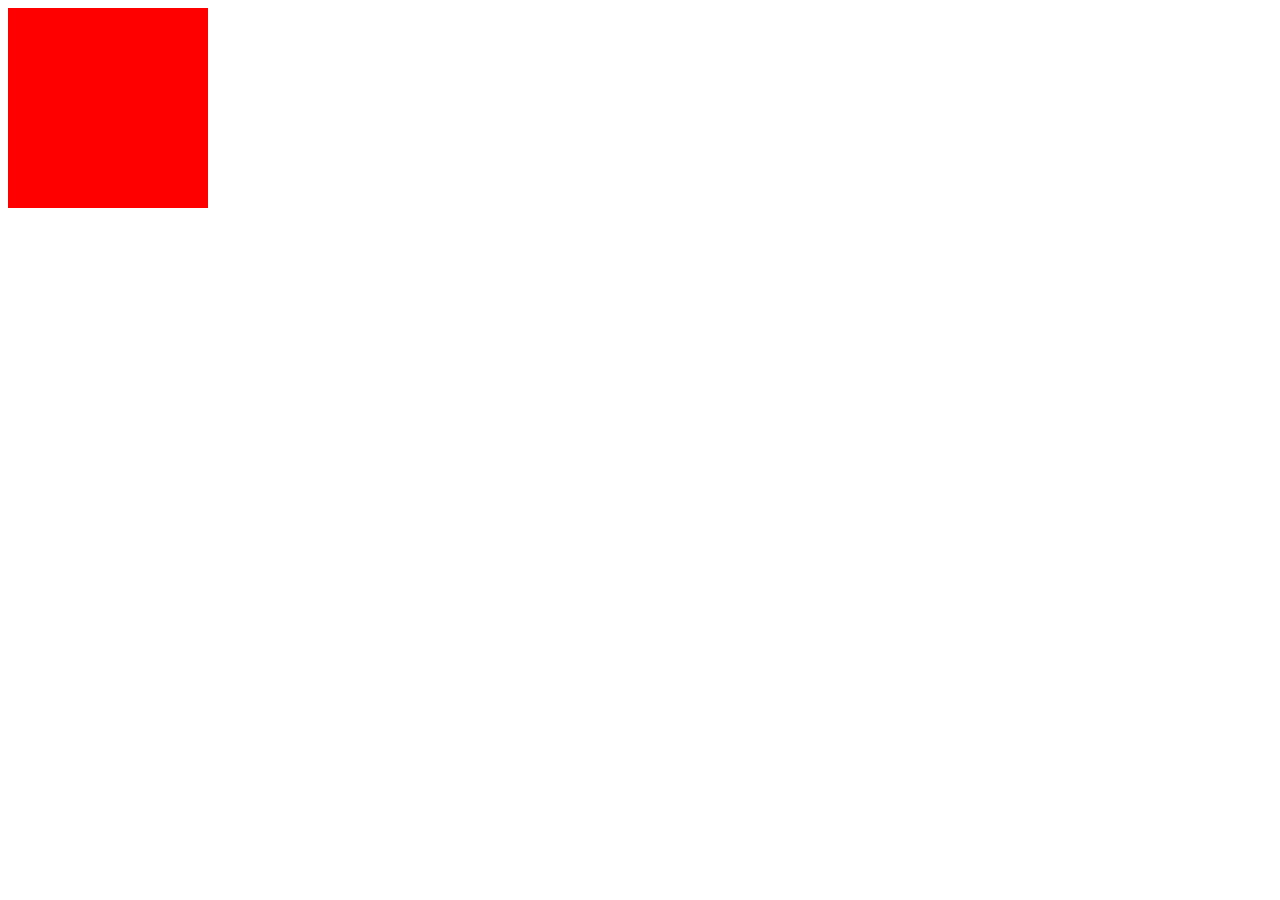
==== index.html @ 8624f568 "Add files via upload" ====
<!DOCTYPE html>
<html lang="en">
<head>
    <meta charset="UTF-8">
    <meta http-equiv="X-UA-Compatible" content="IE=edge">
    <meta name="viewport" content="width=device-width, initial-scale=1.0">
    <title>Document</title>
    <style>

        div{
            width: 200px;
            height: 200px;
            background-color: red;
            animation: myAnim 5s linear 0s infinite;
        }

        div:hover{
            animation-play-state: paused;
        }

        @keyframes myAnim{
            0%{
                width: 200px;
                background-color: red;
            }
            25%{
                width: 300px;
                background-color: blue;
            }
            50%{
                width: 400px;
                background-color: green;
            }
            75%{
                width: 300px;
                background-color: blue;
            }
            100%{
                width: 200px;
                background-color: red;
            }
        }



    </style>
</head>
<body>

    <div></div>
    
    
</body>
</html>
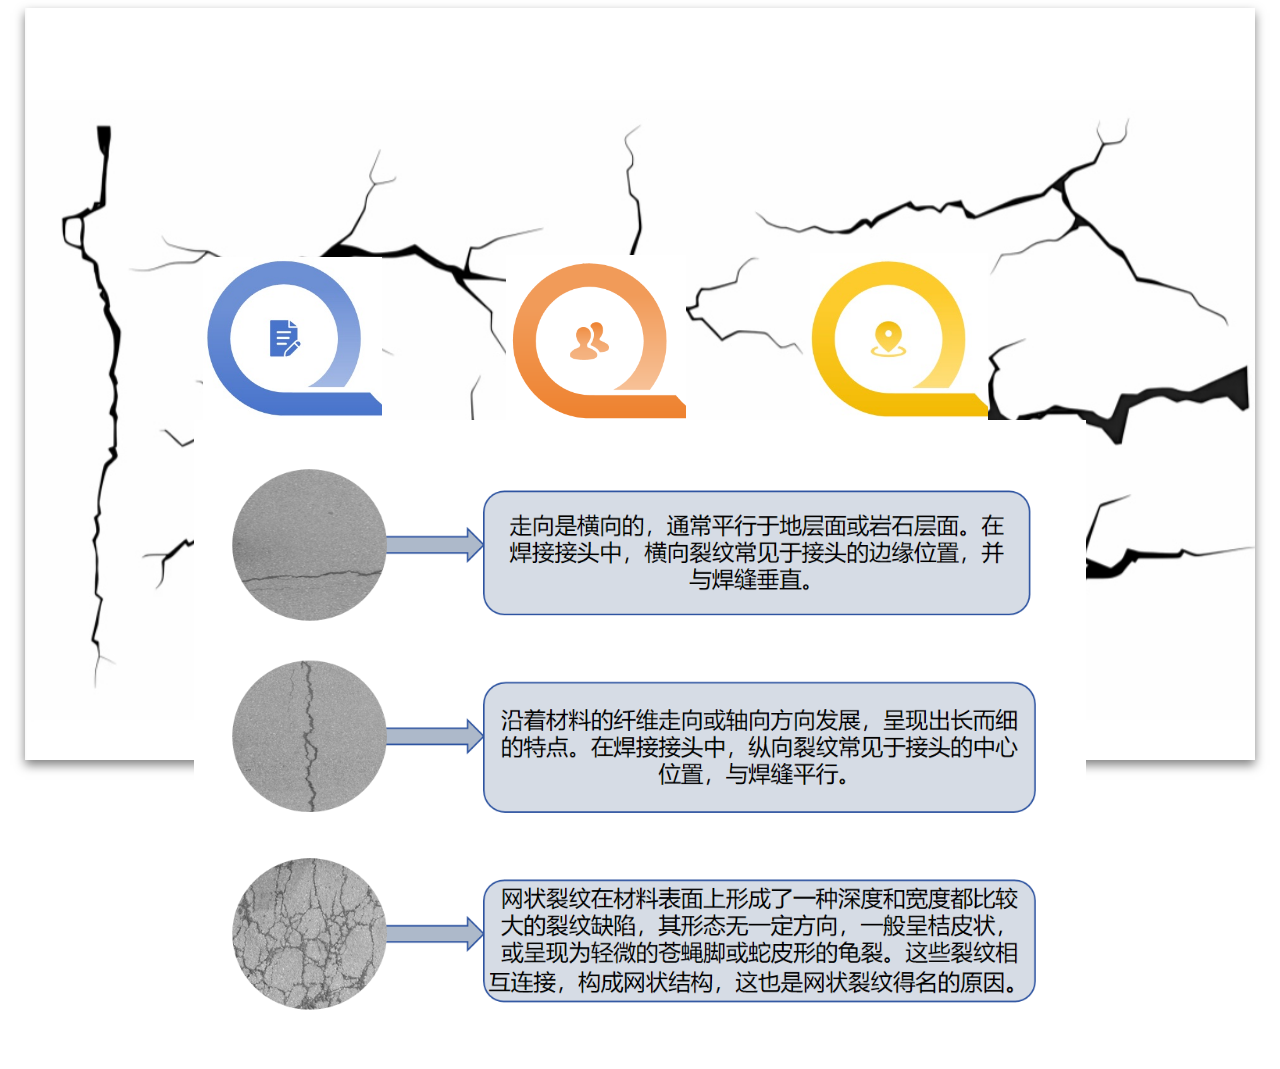
==== commit 77342b25: "Update index.html" ====
--- a/index.html
+++ b/index.html
@@ -1,54 +1,41 @@
 <!DOCTYPE html>
 <html lang="en">
+
 <head>
     <meta charset="UTF-8">
-    <meta http-equiv="X-UA-Compatible" content="IE=edge">
     <meta name="viewport" content="width=device-width, initial-scale=1.0">
     <title>Document</title>
-    <style>
+    <link rel="stylesheet" href="./css/home page.css">
+</head>
 
-        div{
-            width: 200px;
-            height: 200px;
-            background-color: red;
-            animation: myAnim 5s linear 0s infinite;
-        }
-
-        div:hover{
-            animation-play-state: paused;
-        }
-
-        @keyframes myAnim{
-            0%{
-                width: 200px;
-                background-color: red;
-            }
-            25%{
-                width: 300px;
-                background-color: blue;
-            }
-            50%{
-                width: 400px;
-                background-color: green;
-            }
-            75%{
-                width: 300px;
-                background-color: blue;
-            }
-            100%{
-                width: 200px;
-                background-color: red;
-            }
-        }
+<body>
+    <div class="all">
+        <!--首页图片展示-->
+        <div class="banner">
+            <img src="./images/banner1.jpg" alt="" class="images1">
+        </div>
+        <!--功能跳转-->
+        <div class="function_picture">
+            <table class="images_box">
+                <tr>
+                    <td class="images_li"><a href="setting.html"><img src="./images/beijingmubiao.jpg" alt=""
+                                class="images2"></td></a>
+                    <td class="images_li"><a href="application.html"><img src="./images/yingyongchangjing.png" alt=""
+                                class="images2"></td></a>
+                    <td class="images_li"><a href="desigh philosophy.html"><img src="./images/shejilinian.jpg" alt=""
+                                class="images2"></td></a>
+                </tr>
 
 
+        </div>
+        <!--裂纹介绍-->
+        <div class="crack_introduce">
+            <img src="./images/introduce_image.png" alt="" class="images3">
 
-    </style>
-</head>
-<body>
+        </div>
+    </div>
 
-    <div></div>
-    
-    
+
 </body>
-</html>+
+</html>
--- a/css/home page.css
+++ b/css/home page.css
@@ -0,0 +1,61 @@
+.all {
+    display: flex;
+    justify-content: center;
+    height: 850px;
+}
+
+.banner {
+    position: absolute;
+    display: flex;
+    justify-content: center;
+    width: 98%;
+    height: 300px;
+
+}
+
+.images1 {
+    position: absolute;
+    display: flex;
+    justify-content: center;
+    width: 98%;
+    box-shadow: 0 5px 10px rgba(0, 0, 0, .5);
+
+}
+
+/*.introduce_p {
+    position: absolute;
+    display: flex;
+    justify-content: center;
+    font-size: 15px;
+    font-weight: bold;
+    top: 210px;
+}*/
+
+.function_picture {
+    position: absolute;
+    display: flex;
+    justify-content: center;
+    top: 250px;
+    height: 150px;
+}
+
+/*.images_box {
+    width: 98%;
+}*/
+
+.images2 {
+    width: 60%;
+    margin-left: 15px;
+}
+
+.crack_introduce {
+    position: absolute;
+    display: flex;
+    justify-content: center;
+    top: 170px;
+}
+
+.images3 {
+    width: 98%;
+
+}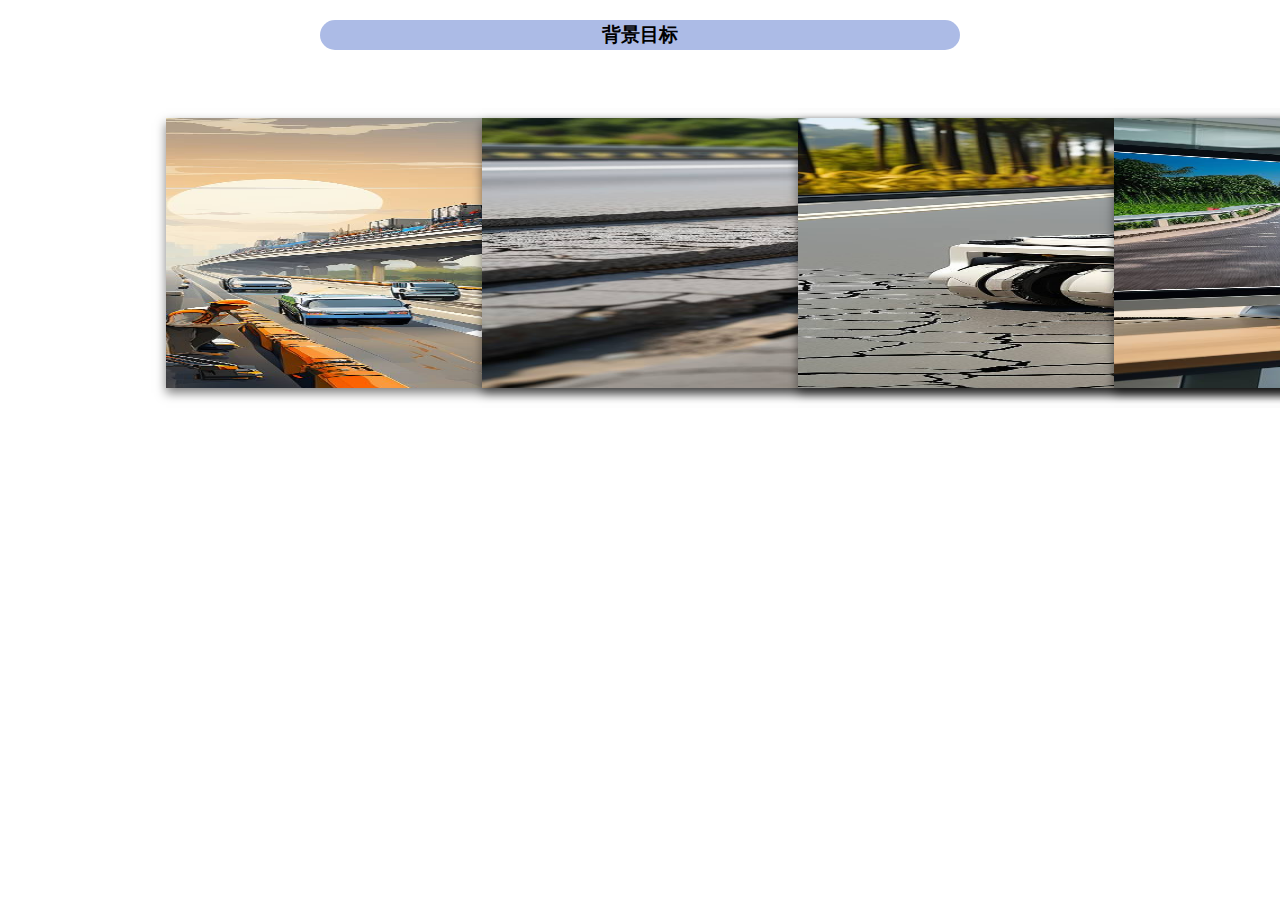
==== commit 1f0c0804: "Update index.html" ====
--- a/index.html
+++ b/index.html
@@ -5,37 +5,48 @@
     <meta charset="UTF-8">
     <meta name="viewport" content="width=device-width, initial-scale=1.0">
     <title>Document</title>
-    <link rel="stylesheet" href="./css/home page.css">
+
+    <link rel="stylesheet" href="./css/setting.css">
 </head>
 
 <body>
     <div class="all">
+        <!-- 文字部分 -->
+        <div class="text_page">
+            <h3 class="text_page_h3">背景目标</h3>
+        </div>
         <!--首页图片展示-->
         <div class="banner">
-            <img src="./images/banner1.jpg" alt="" class="images1">
+            <a href="背景1.html"><img src="images/背景介绍1.png"  alt="" class="images1"></a>
         </div>
-        <!--功能跳转-->
-        <div class="function_picture">
-            <table class="images_box">
-                <tr>
-                    <td class="images_li"><a href="setting.html"><img src="./images/beijingmubiao.jpg" alt=""
-                                class="images2"></td></a>
-                    <td class="images_li"><a href="application.html"><img src="./images/yingyongchangjing.png" alt=""
-                                class="images2"></td></a>
-                    <td class="images_li"><a href="desigh philosophy.html"><img src="./images/shejilinian.jpg" alt=""
-                                class="images2"></td></a>
-                </tr>
+        <div class="banner">
+            <a href="背景2.html"><img src="images/背景介绍2.png"  alt="" class="images1"></a>
+        </div>
+        <div class="banner">
+            <a href="背景3.html"><img src="images/背景介绍3.png"  alt="" class="images1"></a>
+        </div>
+        <div class="banner">
+            <a href="背景4.html"><img src="images/背景介绍4.png" alt="" class="images1"></a>
+        </div>
+        <!--目标介绍
 
+        <p class="function_picture_p">
+            随着国家对公路建设的大力投入，我国的公路通车总里程已经位居世界前列，这极大地促进了我国的经济建设发展。然而，随着公路的大量投运，公路的日常养护和管理已经成为制约公路运营水平提高的瓶颈。特别是路面状态采集、
+            检测维护等工作更是对传统的公路运维模式提出了挑战。<br>
+            <br>
+            路面裂缝是公路日常养护管理中最常见的路面损坏，也是影响公路状态评估和进行必要的公路维修的重要因素。 如果不能及时发现和修复这些裂缝，它们可能会进一步恶化，形成坑槽，增加养护成本，甚至对交通安全构成威胁。
+            因此，道路裂纹识别的背景目标首先在于及时发现并修复这些裂缝，以提高公路的使用寿命和安全性。 <br>
+            <br>
+            传统的公路裂缝检测主要是人工检测，这需要配置一定规模的人力、设备等资源来进行定期巡检。然而，这种方式不仅工作量大，而且存在一定的主观性和误差。随着计算机硬件设备和数字图像处理技术的发展，基于视觉的目标定
+            位及检测技术取得了不断的进步，这为道路裂纹的自动识别提供了可能。 <br>
+            <br>
+            因此，道路裂纹识别的背景目标就是利用先进的视觉检测技术和算法，实现对路面裂缝的自动、准确、快速识别。这不仅可以提高检测效率，降低人力成本，还可以避免人为误差，提高检测的准确性。同时，通过及时发现和修复裂
+            缝，可以延长公路的使用寿命，提高道路的安全性，为公众提供更加安全、舒适的出行环境。
 
-        </div>
-        <!--裂纹介绍-->
-        <div class="crack_introduce">
-            <img src="./images/introduce_image.png" alt="" class="images3">
+        </p>-->
+    </div>
 
-        </div>
     </div>
 
 
 </body>
-
-</html>
--- a/css/setting.css
+++ b/css/setting.css
@@ -0,0 +1,102 @@
+.all {
+    display: flex;
+    justify-content: center;
+    height: 750px;
+}
+
+.text_page_h3 {
+    position: absolute;
+    height: 12px;
+    width: 90%;
+    display: flex;
+    justify-content: center;
+    align-items: center;
+    border-radius: 15px;
+
+}
+
+.text_page {
+    position: absolute;
+    display: flex;
+    justify-content: center;
+    align-items: center;
+    width: 50%;
+    height: 30px;
+    top: 20px;
+    background-color: rgb(172, 187, 230);
+    border-radius: 20px;
+}
+
+.banner {
+    display: flex;
+    justify-content: center;
+    width: 97%;
+    height: 270px;
+    margin-top:110px;
+    /* 顶部外边距 */
+}
+
+.banner_01 {
+    display: flex;
+    justify-content: center;
+    width: 97%;
+    height: 270px;
+    margin-top: 110px;
+    /* 添加足够的间距以避免重叠 */
+}
+
+.banner_02 {
+    display: flex;
+    justify-content: center;
+    width: 97%;
+    height: 270px;
+    margin-top: 110px;
+    /* 添加足够的间距以避免重叠 */
+}
+
+.banner_03 {
+    display: flex;
+    justify-content: center;
+    width: 97%;
+    height: 270px;
+    margin-top: 110px;
+    /* 添加足够的间距以避免重叠 */
+}
+
+.banner_04 {
+    display: flex;
+    justify-content: center;
+    width: 97%;
+    height: 270px;
+    margin-top: 110px;
+    /* 添加足够的间距以避免重叠 */
+}
+
+
+.images1 {
+    position: absolute;
+    display: flex;
+    justify-content: center;
+    width: 90%;
+    height: 270px;
+    box-shadow: 0 5px 10px rgba(0, 0, 0, .5);
+
+}
+
+.function_picture {
+    position: absolute;
+    display: flex;
+    justify-content: center;
+    align-items: center;
+    top: 370px;
+    width: 90%;
+    height: 800px;
+    box-shadow: 0 10px 30px rgba(0, 0, 0, .5);
+}
+
+.function_picture_p {
+    width: 90%;
+    position: absolute;
+    display: flex;
+    justify-content: center;
+}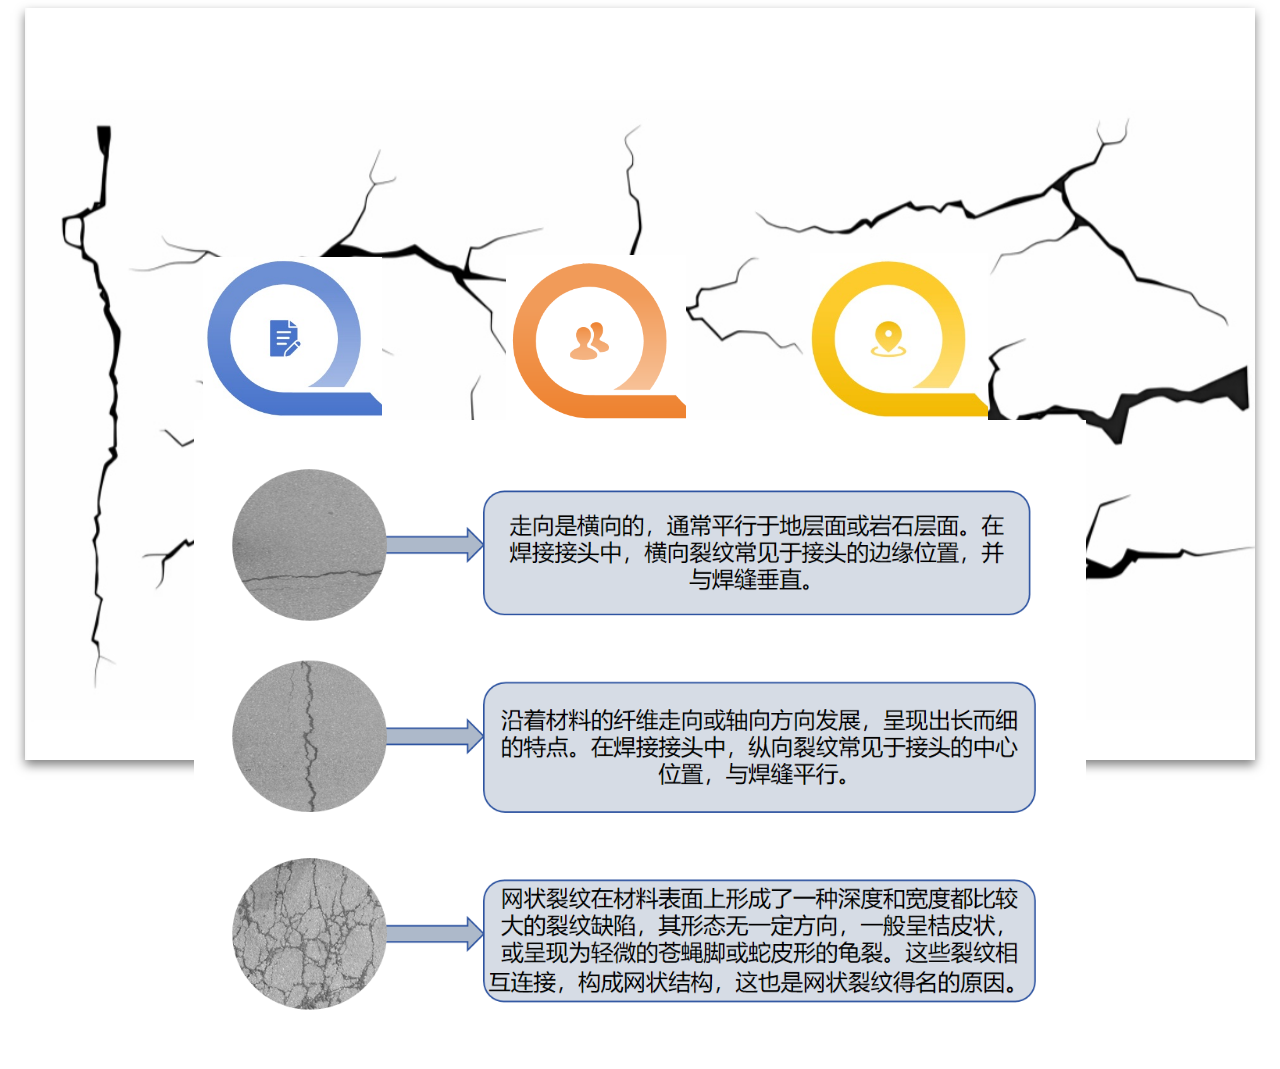
==== commit 9a024add: "Update index.html" ====
--- a/index.html
+++ b/index.html
@@ -5,48 +5,37 @@
     <meta charset="UTF-8">
     <meta name="viewport" content="width=device-width, initial-scale=1.0">
     <title>Document</title>
-
-    <link rel="stylesheet" href="./css/setting.css">
+    <link rel="stylesheet" href="./css/home page.css">
 </head>
 
 <body>
     <div class="all">
-        <!-- 文字部分 -->
-        <div class="text_page">
-            <h3 class="text_page_h3">背景目标</h3>
-        </div>
         <!--首页图片展示-->
         <div class="banner">
-            <a href="背景1.html"><img src="images/背景介绍1.png"  alt="" class="images1"></a>
+            <img src="./images/banner1.jpg" alt="" class="images1">
         </div>
-        <div class="banner">
-            <a href="背景2.html"><img src="images/背景介绍2.png"  alt="" class="images1"></a>
+        <!--功能跳转-->
+        <div class="function_picture">
+            <table class="images_box">
+                <tr>
+                    <td class="images_li"><a href="setting.html"><img src="./images/beijingmubiao.jpg" alt=""
+                                class="images2"></td></a>
+                    <td class="images_li"><a href="application.html"><img src="./images/yingyongchangjing.png" alt=""
+                                class="images2"></td></a>
+                    <td class="images_li"><a href="desigh philosophy.html"><img src="./images/shejilinian.jpg" alt=""
+                                class="images2"></td></a>
+                </tr>
+
+
         </div>
-        <div class="banner">
-            <a href="背景3.html"><img src="images/背景介绍3.png"  alt="" class="images1"></a>
+        <!--裂纹介绍-->
+        <div class="crack_introduce">
+            <img src="./images/introduce_image.png" alt="" class="images3">
+
         </div>
-        <div class="banner">
-            <a href="背景4.html"><img src="images/背景介绍4.png" alt="" class="images1"></a>
-        </div>
-        <!--目标介绍
-
-        <p class="function_picture_p">
-            随着国家对公路建设的大力投入，我国的公路通车总里程已经位居世界前列，这极大地促进了我国的经济建设发展。然而，随着公路的大量投运，公路的日常养护和管理已经成为制约公路运营水平提高的瓶颈。特别是路面状态采集、
-            检测维护等工作更是对传统的公路运维模式提出了挑战。<br>
-            <br>
-            路面裂缝是公路日常养护管理中最常见的路面损坏，也是影响公路状态评估和进行必要的公路维修的重要因素。 如果不能及时发现和修复这些裂缝，它们可能会进一步恶化，形成坑槽，增加养护成本，甚至对交通安全构成威胁。
-            因此，道路裂纹识别的背景目标首先在于及时发现并修复这些裂缝，以提高公路的使用寿命和安全性。 <br>
-            <br>
-            传统的公路裂缝检测主要是人工检测，这需要配置一定规模的人力、设备等资源来进行定期巡检。然而，这种方式不仅工作量大，而且存在一定的主观性和误差。随着计算机硬件设备和数字图像处理技术的发展，基于视觉的目标定
-            位及检测技术取得了不断的进步，这为道路裂纹的自动识别提供了可能。 <br>
-            <br>
-            因此，道路裂纹识别的背景目标就是利用先进的视觉检测技术和算法，实现对路面裂缝的自动、准确、快速识别。这不仅可以提高检测效率，降低人力成本，还可以避免人为误差，提高检测的准确性。同时，通过及时发现和修复裂
-            缝，可以延长公路的使用寿命，提高道路的安全性，为公众提供更加安全、舒适的出行环境。
-
-        </p>-->
-    </div>
-
     </div>
 
 
 </body>
+
+</html>
--- a/css/home page.css
+++ b/css/home page.css
@@ -0,0 +1,61 @@
+.all {
+    display: flex;
+    justify-content: center;
+    height: 850px;
+}
+
+.banner {
+    position: absolute;
+    display: flex;
+    justify-content: center;
+    width: 98%;
+    height: 300px;
+
+}
+
+.images1 {
+    position: absolute;
+    display: flex;
+    justify-content: center;
+    width: 98%;
+    box-shadow: 0 5px 10px rgba(0, 0, 0, .5);
+
+}
+
+/*.introduce_p {
+    position: absolute;
+    display: flex;
+    justify-content: center;
+    font-size: 15px;
+    font-weight: bold;
+    top: 210px;
+}*/
+
+.function_picture {
+    position: absolute;
+    display: flex;
+    justify-content: center;
+    top: 250px;
+    height: 150px;
+}
+
+/*.images_box {
+    width: 98%;
+}*/
+
+.images2 {
+    width: 60%;
+    margin-left: 15px;
+}
+
+.crack_introduce {
+    position: absolute;
+    display: flex;
+    justify-content: center;
+    top: 170px;
+}
+
+.images3 {
+    width: 98%;
+
+}